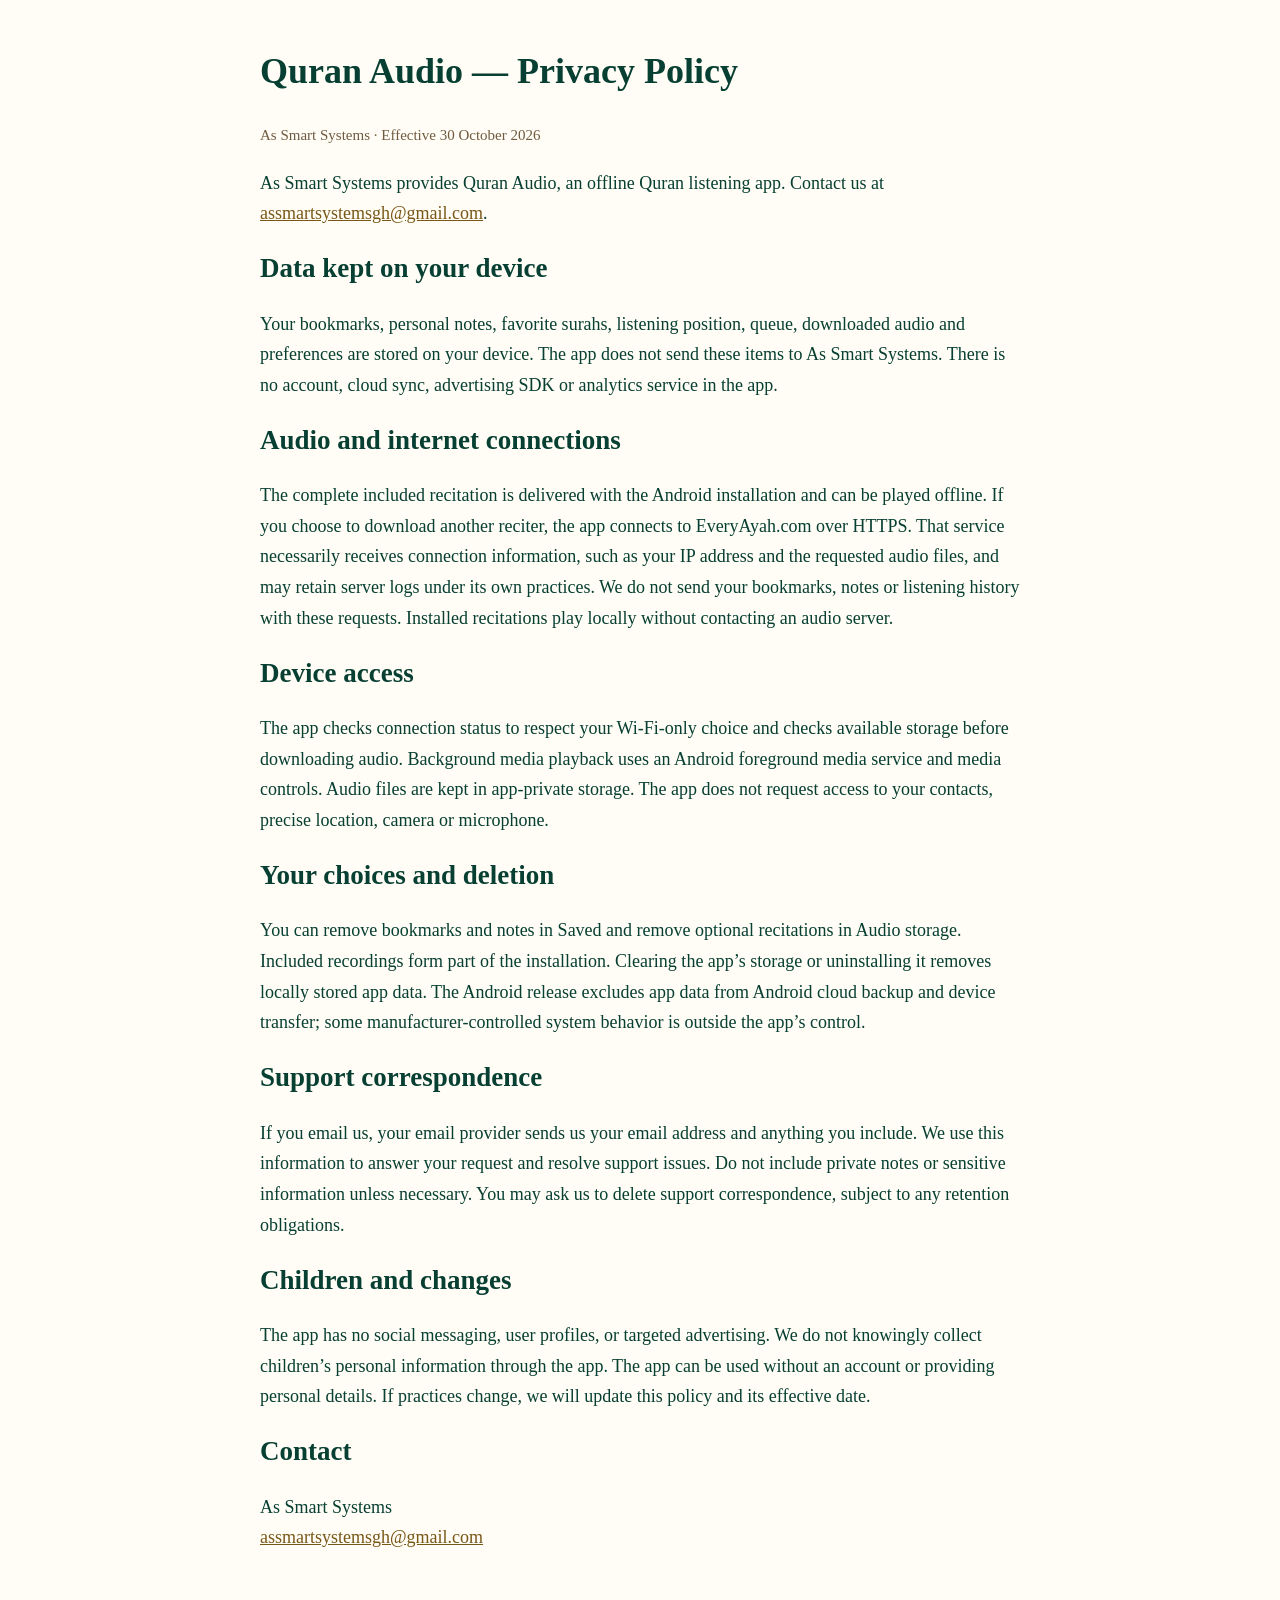
==== index.html @ 06388c43 "Publish Quran Audio privacy policy" ====
<!doctype html>
<html lang="en"><meta charset="utf-8"><meta name="viewport" content="width=device-width,initial-scale=1"><title>Quran Audio — Privacy Policy</title>
<style>body{background:#fffdf5;color:#073f32;font:18px/1.7 Georgia,serif;max-width:760px;margin:48px auto;padding:0 24px}h1,h2{line-height:1.3}a{color:#785717}small{color:#705b40}</style>
<h1>Quran Audio — Privacy Policy</h1><p><small>As Smart Systems · Effective 30 October 2026</small></p>
<p>As Smart Systems provides Quran Audio, an offline Quran listening app. Contact us at <a href="mailto:assmartsystemsgh@gmail.com">assmartsystemsgh@gmail.com</a>.</p>
<h2>Data kept on your device</h2><p>Your bookmarks, personal notes, favorite surahs, listening position, queue, downloaded audio and preferences are stored on your device. The app does not send these items to As Smart Systems. There is no account, cloud sync, advertising SDK or analytics service in the app.</p>
<h2>Audio and internet connections</h2><p>The complete included recitation is delivered with the Android installation and can be played offline. If you choose to download another reciter, the app connects to EveryAyah.com over HTTPS. That service necessarily receives connection information, such as your IP address and the requested audio files, and may retain server logs under its own practices. We do not send your bookmarks, notes or listening history with these requests. Installed recitations play locally without contacting an audio server.</p>
<h2>Device access</h2><p>The app checks connection status to respect your Wi-Fi-only choice and checks available storage before downloading audio. Background media playback uses an Android foreground media service and media controls. Audio files are kept in app-private storage. The app does not request access to your contacts, precise location, camera or microphone.</p>
<h2>Your choices and deletion</h2><p>You can remove bookmarks and notes in Saved and remove optional recitations in Audio storage. Included recordings form part of the installation. Clearing the app’s storage or uninstalling it removes locally stored app data. The Android release excludes app data from Android cloud backup and device transfer; some manufacturer-controlled system behavior is outside the app’s control.</p>
<h2>Support correspondence</h2><p>If you email us, your email provider sends us your email address and anything you include. We use this information to answer your request and resolve support issues. Do not include private notes or sensitive information unless necessary. You may ask us to delete support correspondence, subject to any retention obligations.</p>
<h2>Children and changes</h2><p>The app has no social messaging, user profiles, or targeted advertising. We do not knowingly collect children’s personal information through the app. The app can be used without an account or providing personal details. If practices change, we will update this policy and its effective date.</p>
<h2>Contact</h2><p>As Smart Systems<br><a href="mailto:assmartsystemsgh@gmail.com">assmartsystemsgh@gmail.com</a></p>
</html>
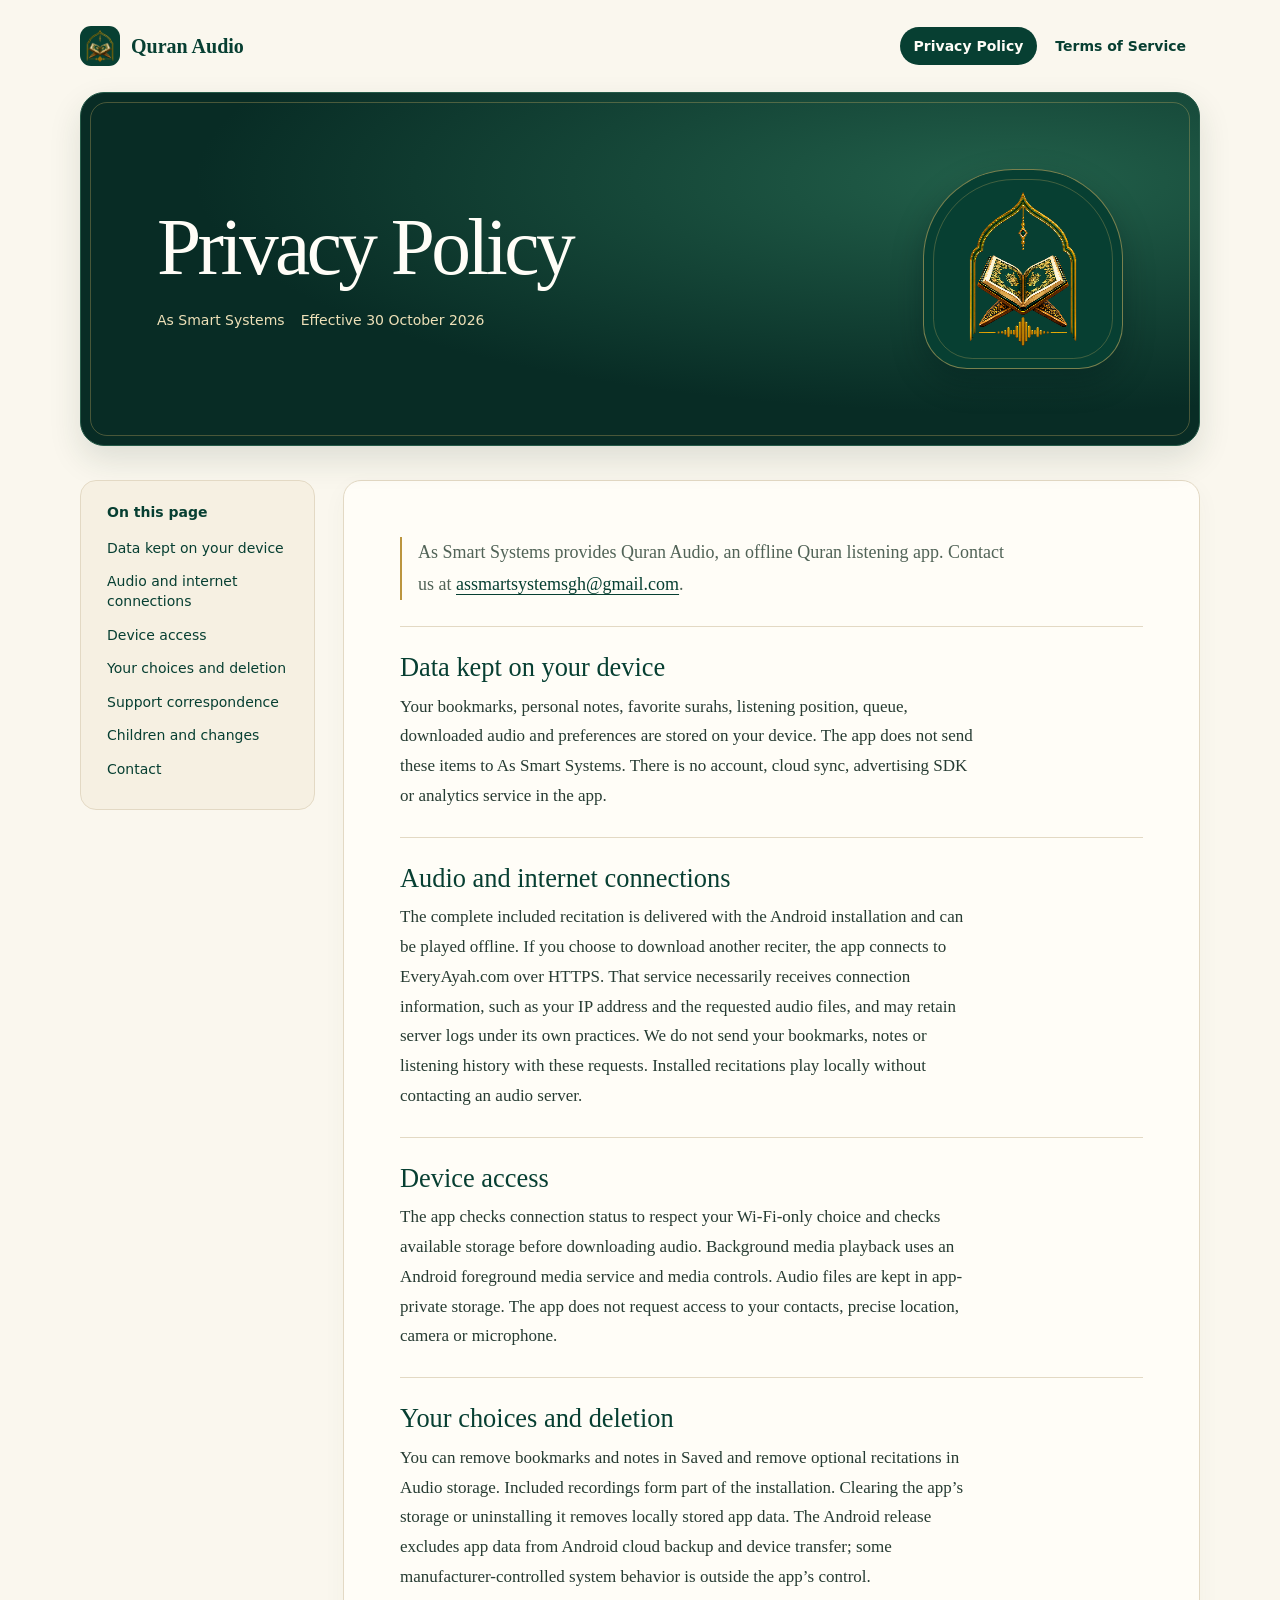
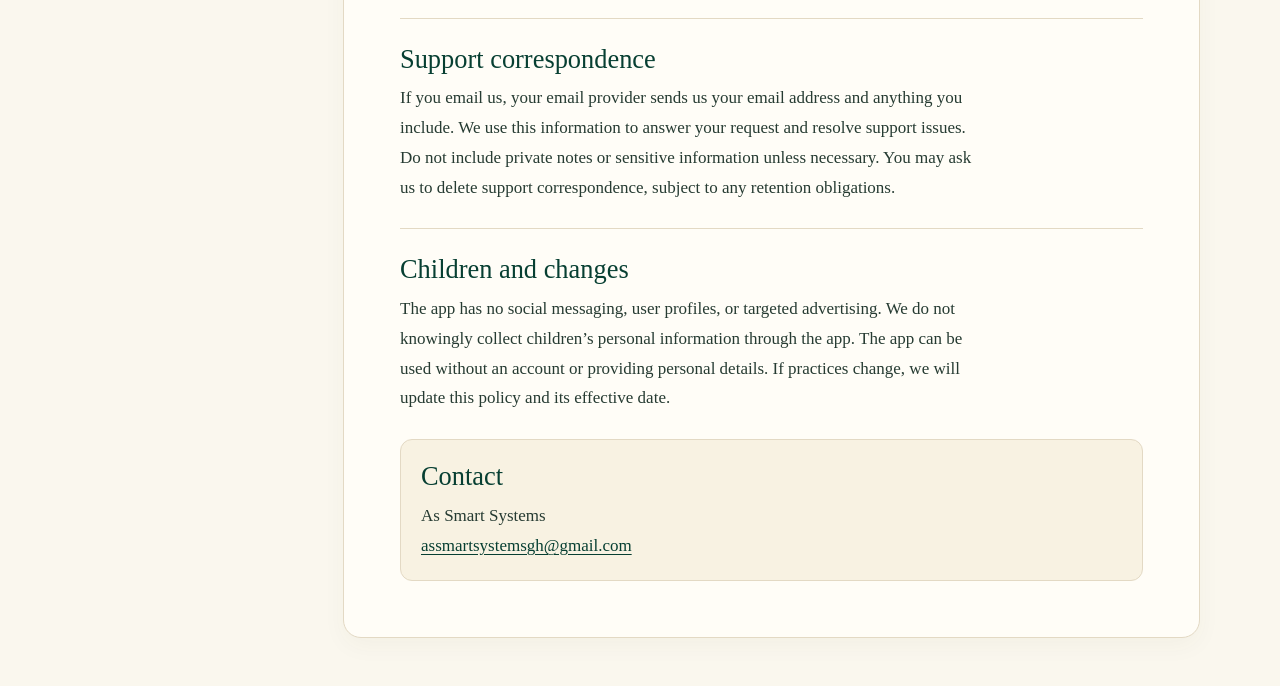
==== commit 28880998: "Redesign Quran Audio privacy and terms pages" ====
--- a/index.html
+++ b/index.html
@@ -1,13 +1,91 @@
-<!doctype html>
-<html lang="en"><meta charset="utf-8"><meta name="viewport" content="width=device-width,initial-scale=1"><title>Quran Audio — Privacy Policy</title>
-<style>body{background:#fffdf5;color:#073f32;font:18px/1.7 Georgia,serif;max-width:760px;margin:48px auto;padding:0 24px}h1,h2{line-height:1.3}a{color:#785717}small{color:#705b40}</style>
-<h1>Quran Audio — Privacy Policy</h1><p><small>As Smart Systems · Effective 30 October 2026</small></p>
-<p>As Smart Systems provides Quran Audio, an offline Quran listening app. Contact us at <a href="mailto:assmartsystemsgh@gmail.com">assmartsystemsgh@gmail.com</a>.</p>
-<h2>Data kept on your device</h2><p>Your bookmarks, personal notes, favorite surahs, listening position, queue, downloaded audio and preferences are stored on your device. The app does not send these items to As Smart Systems. There is no account, cloud sync, advertising SDK or analytics service in the app.</p>
-<h2>Audio and internet connections</h2><p>The complete included recitation is delivered with the Android installation and can be played offline. If you choose to download another reciter, the app connects to EveryAyah.com over HTTPS. That service necessarily receives connection information, such as your IP address and the requested audio files, and may retain server logs under its own practices. We do not send your bookmarks, notes or listening history with these requests. Installed recitations play locally without contacting an audio server.</p>
-<h2>Device access</h2><p>The app checks connection status to respect your Wi-Fi-only choice and checks available storage before downloading audio. Background media playback uses an Android foreground media service and media controls. Audio files are kept in app-private storage. The app does not request access to your contacts, precise location, camera or microphone.</p>
-<h2>Your choices and deletion</h2><p>You can remove bookmarks and notes in Saved and remove optional recitations in Audio storage. Included recordings form part of the installation. Clearing the app’s storage or uninstalling it removes locally stored app data. The Android release excludes app data from Android cloud backup and device transfer; some manufacturer-controlled system behavior is outside the app’s control.</p>
-<h2>Support correspondence</h2><p>If you email us, your email provider sends us your email address and anything you include. We use this information to answer your request and resolve support issues. Do not include private notes or sensitive information unless necessary. You may ask us to delete support correspondence, subject to any retention obligations.</p>
-<h2>Children and changes</h2><p>The app has no social messaging, user profiles, or targeted advertising. We do not knowingly collect children’s personal information through the app. The app can be used without an account or providing personal details. If practices change, we will update this policy and its effective date.</p>
-<h2>Contact</h2><p>As Smart Systems<br><a href="mailto:assmartsystemsgh@gmail.com">assmartsystemsgh@gmail.com</a></p>
-</html>+<!doctype html>
+<html lang="en">
+<head>
+  <meta charset="utf-8">
+  <meta name="viewport" content="width=device-width, initial-scale=1">
+  <meta name="theme-color" content="#073f32">
+  <meta name="description" content="Learn how Quran Audio handles saved items, audio downloads, and support correspondence.">
+  <title>Quran Audio — Privacy Policy</title>
+  <link rel="icon" href="policy-icon.png" type="image/png">
+  <link rel="stylesheet" href="policy.css">
+</head>
+<body>
+  <a class="skip-link" href="#policy-content">Skip to policy</a>
+  <header class="site-header shell">
+    <div class="brand"><img src="policy-icon.png" alt="" width="40" height="40">Quran Audio</div>
+    <nav class="policy-nav" aria-label="Quran Audio policies">
+      <a href="https://skeetergh.github.io/quran-audio-privacy/" aria-current="page">Privacy Policy</a>
+      <a href="https://skeetergh.github.io/quran-audio-privacy/terms-of-service.html">Terms of Service</a>
+    </nav>
+  </header>
+
+  <main class="shell" id="policy-content" tabindex="-1">
+    <div class="hero">
+      <div>
+        <h1>Privacy Policy</h1>
+        <p class="meta">
+          <span>As Smart Systems</span>
+          <span>Effective <time datetime="2026-10-30">30 October 2026</time></span>
+        </p>
+      </div>
+      <div class="emblem" aria-hidden="true">
+        <img src="policy-icon.png" alt="" width="192" height="192">
+      </div>
+    </div>
+
+    <div class="policy-layout">
+      <nav class="contents" aria-labelledby="contents-title">
+        <h2 id="contents-title">On this page</h2>
+        <ul>
+          <li><a href="#device-data">Data kept on your device</a></li>
+          <li><a href="#audio-connections">Audio and internet connections</a></li>
+          <li><a href="#device-access">Device access</a></li>
+          <li><a href="#choices-and-deletion">Your choices and deletion</a></li>
+          <li><a href="#support-correspondence">Support correspondence</a></li>
+          <li><a href="#children-and-changes">Children and changes</a></li>
+          <li><a href="#contact">Contact</a></li>
+        </ul>
+      </nav>
+
+      <article class="policy" aria-label="Privacy Policy">
+        <p class="intro">As Smart Systems provides Quran Audio, an offline Quran listening app. Contact us at <a href="mailto:assmartsystemsgh@gmail.com">assmartsystemsgh@gmail.com</a>.</p>
+
+        <section id="device-data">
+          <h2>Data kept on your device</h2>
+          <p>Your bookmarks, personal notes, favorite surahs, listening position, queue, downloaded audio and preferences are stored on your device. The app does not send these items to As Smart Systems. There is no account, cloud sync, advertising SDK or analytics service in the app.</p>
+        </section>
+
+        <section id="audio-connections">
+          <h2>Audio and internet connections</h2>
+          <p>The complete included recitation is delivered with the Android installation and can be played offline. If you choose to download another reciter, the app connects to EveryAyah.com over HTTPS. That service necessarily receives connection information, such as your IP address and the requested audio files, and may retain server logs under its own practices. We do not send your bookmarks, notes or listening history with these requests. Installed recitations play locally without contacting an audio server.</p>
+        </section>
+
+        <section id="device-access">
+          <h2>Device access</h2>
+          <p>The app checks connection status to respect your Wi-Fi-only choice and checks available storage before downloading audio. Background media playback uses an Android foreground media service and media controls. Audio files are kept in app-private storage. The app does not request access to your contacts, precise location, camera or microphone.</p>
+        </section>
+
+        <section id="choices-and-deletion">
+          <h2>Your choices and deletion</h2>
+          <p>You can remove bookmarks and notes in Saved and remove optional recitations in Audio storage. Included recordings form part of the installation. Clearing the app’s storage or uninstalling it removes locally stored app data. The Android release excludes app data from Android cloud backup and device transfer; some manufacturer-controlled system behavior is outside the app’s control.</p>
+        </section>
+
+        <section id="support-correspondence">
+          <h2>Support correspondence</h2>
+          <p>If you email us, your email provider sends us your email address and anything you include. We use this information to answer your request and resolve support issues. Do not include private notes or sensitive information unless necessary. You may ask us to delete support correspondence, subject to any retention obligations.</p>
+        </section>
+
+        <section id="children-and-changes">
+          <h2>Children and changes</h2>
+          <p>The app has no social messaging, user profiles, or targeted advertising. We do not knowingly collect children’s personal information through the app. The app can be used without an account or providing personal details. If practices change, we will update this policy and its effective date.</p>
+        </section>
+
+        <section id="contact" class="contact">
+          <h2>Contact</h2>
+          <p>As Smart Systems<br><a href="mailto:assmartsystemsgh@gmail.com">assmartsystemsgh@gmail.com</a></p>
+        </section>
+      </article>
+    </div>
+  </main>
+</body>
+</html>
--- a/policy.css
+++ b/policy.css
@@ -0,0 +1,229 @@
+:root {
+  color-scheme: light;
+  --ivory: #faf7ee;
+  --paper: #fffdf7;
+  --green: #073f32;
+  --deep-green: #082c25;
+  --gold: #d6b666;
+  --ink: #263b32;
+  --muted: #516357;
+  --line: #e3d9c4;
+  --sans: system-ui, -apple-system, BlinkMacSystemFont, "Segoe UI", sans-serif;
+  --serif: Georgia, "Times New Roman", serif;
+}
+
+*, *::before, *::after { box-sizing: border-box; }
+html { scroll-padding-top: 24px; }
+body {
+  margin: 0;
+  background: var(--ivory);
+  color: var(--ink);
+  font: 1.0625rem/1.75 var(--serif);
+}
+a { color: var(--green); text-underline-offset: 0.2em; }
+a:focus-visible, main:focus-visible {
+  outline: 2px solid #876318;
+  outline-offset: 4px;
+}
+img { display: block; max-width: 100%; }
+code { overflow-wrap: anywhere; font-size: 0.87em; }
+.shell { width: min(1120px, calc(100% - 64px)); margin-inline: auto; }
+.skip-link {
+  position: absolute;
+  z-index: 2;
+  top: 12px;
+  left: 12px;
+  padding: 8px 14px;
+  background: var(--paper);
+  transform: translateY(-150%);
+}
+.skip-link:focus { transform: translateY(0); }
+
+.site-header {
+  display: flex;
+  align-items: center;
+  justify-content: space-between;
+  gap: 16px;
+  padding-block: 26px;
+}
+.brand {
+  display: flex;
+  align-items: center;
+  gap: 11px;
+  color: var(--green);
+  font-size: 1.25rem;
+  font-weight: 700;
+  line-height: 1.2;
+}
+.brand img { width: 40px; height: 40px; border-radius: 11px; }
+.policy-nav {
+  display: flex;
+  flex-wrap: wrap;
+  gap: 4px;
+  font: 600 0.875rem/1.3 var(--sans);
+}
+.policy-nav a {
+  display: block;
+  padding: 10px 14px;
+  border-radius: 999px;
+  text-decoration: none;
+}
+.policy-nav a:hover { background: #eee8d9; }
+.policy-nav a[aria-current="page"] { background: var(--green); color: var(--paper); }
+
+.hero {
+  position: relative;
+  isolation: isolate;
+  display: grid;
+  grid-template-columns: minmax(0, 1fr) clamp(136px, 24vw, 270px);
+  align-items: center;
+  min-height: 304px;
+  gap: clamp(16px, 4vw, 48px);
+  padding: clamp(30px, 6vw, 76px);
+  border: 1px solid #255a48;
+  border-radius: 24px;
+  background: radial-gradient(ellipse at 83% 25%, #22604a, transparent 62%), var(--deep-green);
+  color: var(--paper);
+  box-shadow: 0 14px 32px #173b2920;
+}
+.hero::before {
+  content: "";
+  position: absolute;
+  inset: 9px;
+  z-index: -1;
+  border: 1px solid #d6b66650;
+  border-radius: 17px;
+  pointer-events: none;
+}
+h1, h2, p { margin: 0; }
+.hero h1 {
+  font-size: clamp(2.55rem, 6.2vw, 5.25rem);
+  line-height: 1.02;
+  font-weight: 400;
+  letter-spacing: -0.045em;
+}
+.meta {
+  display: flex;
+  flex-wrap: wrap;
+  gap: 5px 16px;
+  margin-top: 22px;
+  font: 500 0.875rem/1.5 var(--sans);
+  color: #ede0b8;
+}
+.meta time { color: inherit; }
+.emblem {
+  position: relative;
+  display: grid;
+  place-items: center;
+  justify-self: end;
+  width: min(100%, 200px);
+  aspect-ratio: 1;
+  border: 1px solid #d6b6668c;
+  border-radius: 45% 45% 22% 22%;
+  background: #073f32;
+  box-shadow: 0 12px 30px #021b1b59;
+}
+.emblem::after {
+  content: "";
+  position: absolute;
+  inset: 9px;
+  border: 1px solid #d6b66647;
+  border-radius: inherit;
+}
+.emblem img { width: 82%; border-radius: 34%; }
+
+.policy-layout {
+  display: grid;
+  grid-template-columns: minmax(190px, 235px) minmax(0, 1fr);
+  align-items: start;
+  gap: 28px;
+  margin-block: 34px 48px;
+}
+.contents {
+  position: sticky;
+  top: 24px;
+  padding: 22px 18px;
+  border: 1px solid var(--line);
+  border-radius: 16px;
+  background: #f6f0e2;
+}
+.contents h2 {
+  margin: 0 8px 10px;
+  color: var(--green);
+  font: 700 0.875rem/1.35 var(--sans);
+}
+.contents ul { margin: 0; padding: 0; list-style: none; }
+.contents a {
+  display: block;
+  padding: 7px 8px;
+  border-radius: 7px;
+  font: 500 0.875rem/1.4 var(--sans);
+  text-decoration: none;
+}
+.contents a:hover, .contents a:focus-visible { background: #ebe2ce; }
+
+.policy {
+  min-width: 0;
+  padding: clamp(22px, 4.5vw, 56px);
+  border: 1px solid var(--line);
+  border-radius: 18px;
+  background: var(--paper);
+  box-shadow: 0 8px 24px #5343240a;
+}
+.policy p { max-width: 68ch; }
+.intro {
+  padding-inline-start: 16px;
+  border-inline-start: 2px solid #bb953f;
+  color: var(--muted);
+  font-size: 1.125rem;
+}
+.policy section {
+  margin-top: 26px;
+  padding-top: 24px;
+  border-top: 1px solid var(--line);
+}
+.policy section h2 {
+  margin-bottom: 8px;
+  color: var(--green);
+  font-size: clamp(1.3rem, 2.8vw, 1.65rem);
+  line-height: 1.24;
+  font-weight: 400;
+}
+.policy section :any-link { overflow-wrap: anywhere; }
+.policy section:target h2 { text-decoration: underline #bb953f 2px; text-underline-offset: 0.18em; }
+.policy .contact {
+  padding: 20px;
+  border: 1px solid var(--line);
+  border-radius: 12px;
+  background: #f8f2e2;
+}
+
+@media (max-width: 780px) {
+  .shell { width: calc(100% - 36px); }
+  .policy-layout { grid-template-columns: 1fr; gap: 16px; margin-top: 18px; }
+  .contents { position: static; padding: 15px 13px; }
+  .contents ul { display: grid; grid-template-columns: repeat(2, minmax(0, 1fr)); }
+  .hero { min-height: 238px; }
+}
+
+@media (max-width: 510px) {
+  .site-header { align-items: flex-start; flex-direction: column; gap: 12px; padding-block: 16px; }
+  .policy-nav a { padding: 8px 10px; }
+  .hero { grid-template-columns: minmax(0, 1fr); min-height: auto; gap: 16px; border-radius: 18px; padding: 26px; }
+  .hero::before { inset: 6px; border-radius: 13px; }
+  .hero h1 { font-size: clamp(2rem, 10vw, 3.2rem); }
+  .meta { margin-top: 14px; }
+  .emblem { grid-row: 1; justify-self: start; width: 60px; }
+  .emblem::after { inset: 4px; }
+}
+
+@media print {
+  body { background: white; color: black; }
+  .shell { width: 100%; }
+  .site-header, .contents, .emblem, .skip-link, .hero::before { display: none; }
+  .hero, .policy, .policy .contact { display: block; padding: 0; border: 0; background: none; box-shadow: none; color: black; min-height: auto; }
+  .hero h1 { font-size: 28pt; }
+  .meta { color: black; }
+  .policy-layout { display: block; margin-block: 18px; }
+  .policy section h2 { break-after: avoid; }
+}
